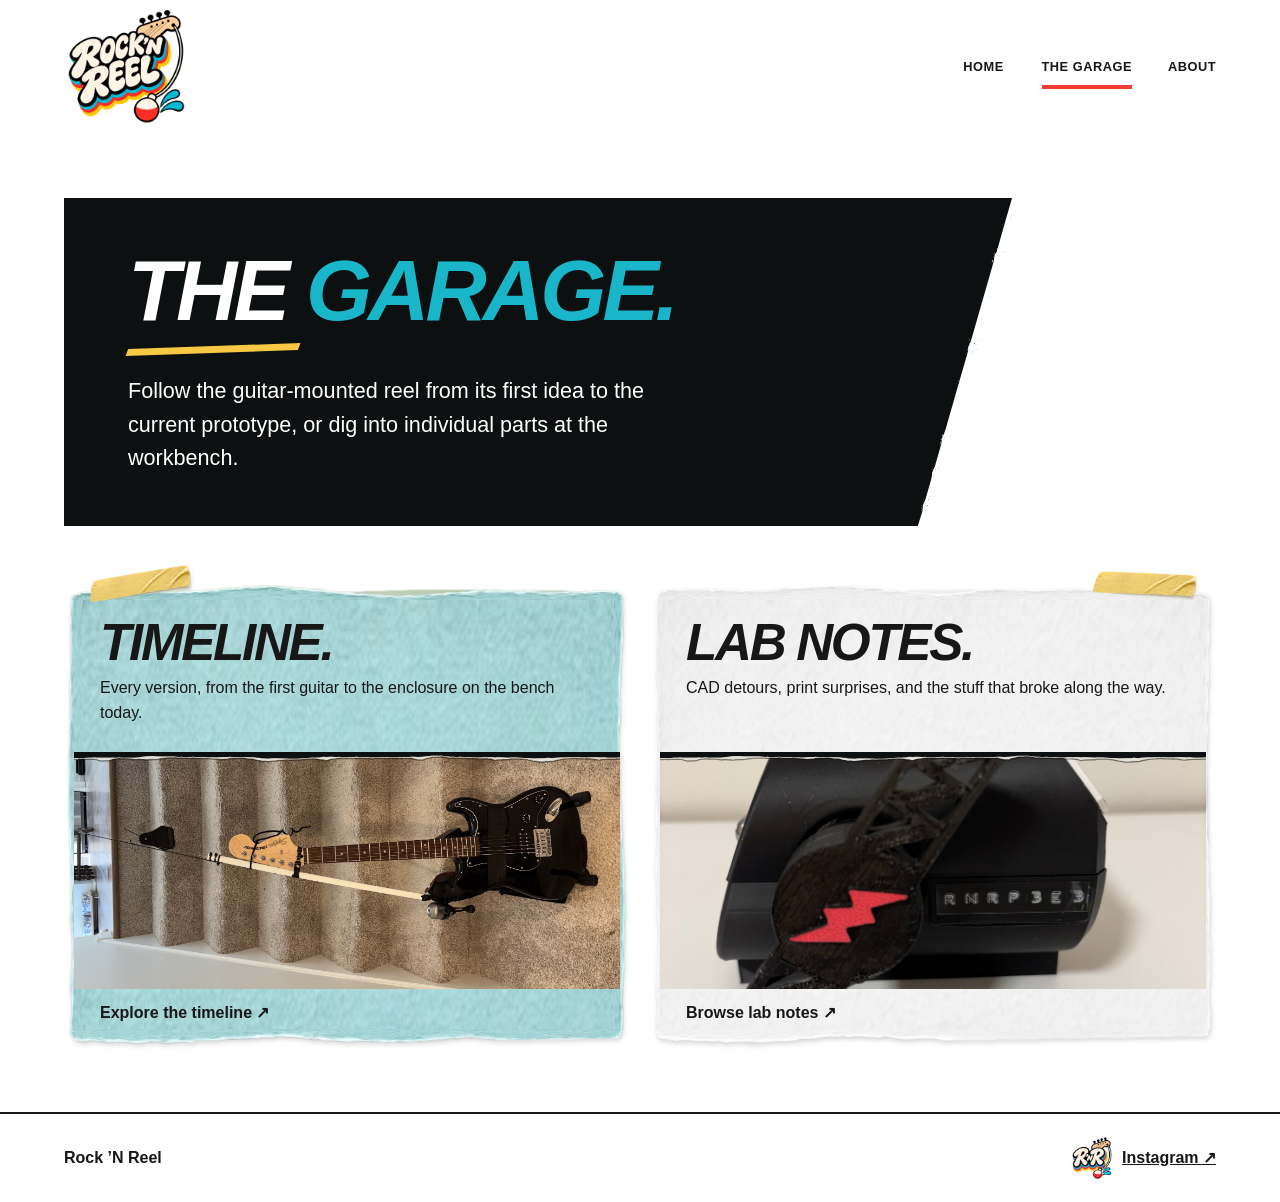
==== garage/index.html @ dc20c548 "Refresh Rock N Reel homepage and Garage" ====
<!doctype html>
<html lang="en">
<head>
  <meta charset="utf-8">
  <meta name="viewport" content="width=device-width, initial-scale=1">
  <meta name="theme-color" content="#171717">
  <title>The Garage | Rock ’N Reel</title>
  <link rel="icon" href="../favicon-32.png" type="image/png">
  <link rel="shortcut icon" href="../rock-n-reel-favicon.ico">
  <link rel="apple-touch-icon" href="../webclip-180.png">
  <link rel="stylesheet" href="../style.css">
  <link rel="stylesheet" href="garage.css">
  <script src="../integrations.js" defer></script>
</head>
<body class="garage-site">
  <a class="skip-link" href="#main">Skip to content</a>
  <header class="site-header">
    <div class="frame masthead">
      <a class="brand" href="../index.html"><img src="../assets/branding/rock-n-reel-logo-transparent.png" width="1328" height="1184" alt="Rock ’N Reel"></a>
      <nav aria-label="Main navigation">
      <a href="../index.html">Home</a>
      <a href="../garage/index.html" aria-current="page">The Garage</a>
      <a href="../about.html">About</a>
      </nav>
    </div>
  </header>
  <main id="main" class="interior">
    <div class="frame">
    <div class="page-intro garage-mast">
      <h1>The <em>Garage.</em></h1>
      <p>Follow the guitar-mounted reel from its first idea to the current prototype, or dig into individual parts at the workbench.</p>
    </div>
      <div class="garage-choices">
  <a class="garage-choice" href="timeline.html"><div><h2>Timeline.</h2><p>Every version, from the first guitar to the enclosure on the bench today.</p></div>
  <div class="choice-photo"><img src="../assets/photos/archive-v1/v1-full-guitar-horizontal.jpg" alt="Archive V1 guitar and rod on carpeted steps"></div><span>Explore the timeline &#8599;</span></a>
  <a class="garage-choice notes-choice" href="lab-notes.html"><div><h2>Lab Notes.</h2><p>CAD detours, print surprises, and the stuff that broke along the way.</p></div>
  <div class="choice-photo"><img src="../assets/photos/v3-e3/v3-e3-handle-and-version.jpg" alt="V3 E3 enclosure handle with a red lightning bolt"></div><span>Browse lab notes &#8599;</span></a>
</div>
    </div>
  </main>
  <footer class="site-footer"><div class="frame footer-inner">
    <span>Rock ’N Reel</span>
    <a href="https://www.instagram.com/rock_nreel/" rel="noopener noreferrer" class="instagram-link"><img src="../assets/branding/rock-n-reel-rr-favicon-512.png" width="60" height="60" alt=""><span>Instagram <span aria-hidden="true">&#8599;</span></span></a>
  </div></footer>
</body>
</html>
---- style.css ----
:root {
  --ink: #171717;
  --white: #fff;
  --blue: #19b6c9;
  --red: #ef3d32;
  --yellow: #f7c843;
  --cream: #fff4de;
  --line: #d6d6d6;
  --muted: #555;
  --heading: "Arial Black", "Segoe UI Black", Arial, sans-serif;
}
* { box-sizing: border-box; }
body {
  margin: 0;
  min-height: 100vh;
  display: flex;
  flex-direction: column;
  background: var(--white);
  color: var(--ink);
  font: 1rem/1.55 Arial, Helvetica, sans-serif;
}
main { flex: 1; }
h1, h2, p, figure { margin: 0; }
h1, h2 { font-family: var(--heading); font-weight: 900; line-height: 1; }
a { color: inherit; }
img { display: block; max-width: 100%; height: auto; }
button, input { font: inherit; }
:focus-visible { outline: 3px solid var(--ink); outline-offset: 4px; }
.frame { width: min(1200px, calc(100% - 2 * clamp(16px, 5vw, 64px))); margin-inline: auto; }
.site-header { border-bottom: 2px solid var(--ink); }
.masthead, .footer-inner {
  display: flex;
  align-items: center;
  justify-content: space-between;
  gap: 16px 32px;
  flex-wrap: wrap;
  padding-block: 17px;
}
.brand { width: min(244px, 75vw); }
nav { display: flex; gap: clamp(14px, 3vw, 36px); flex-wrap: wrap; }
nav a { text-decoration: none; font-weight: 800; padding-block: 7px; }
nav a:hover, nav a[aria-current] { box-shadow: inset 0 -4px var(--blue); }
.site-footer { border-top: 2px solid var(--ink); margin-top: auto; font-weight: 700; }
.footer-inner { padding-block: 22px; }
.hero {
  display: grid;
  grid-template-columns: 1.1fr 1fr;
  align-items: center;
  gap: clamp(24px, 4vw, 56px);
  padding-block: clamp(36px, 7vw, 92px) clamp(40px, 6vw, 72px);
}
.hero h1 {
  font-size: clamp(2.2rem, 5.5vw, 5rem);
  letter-spacing: -.075em;
  line-height: .98;
}
.hero h1 span { text-decoration: underline var(--red) .13em; text-underline-offset: .12em; }
.hero-copy p { margin-block: 26px 22px; max-width: 29ch; font-size: clamp(1.05rem, 2vw, 1.35rem); }
.button, .text-link { display: inline-flex; align-items: center; gap: 9px; font-weight: 800; }
.button {
  background: var(--blue);
  border: 2px solid var(--ink);
  box-shadow: 4px 4px var(--ink);
  padding: 10px 15px;
  text-decoration: none;
}
.button:hover { background: var(--yellow); }
.text-link, .back-link { text-decoration-thickness: 2px; text-underline-offset: .22em; }
.text-link:hover, .back-link:hover { text-decoration-color: var(--red); }
.photo-placeholder, .photo img { width: 100%; border: 2px solid var(--ink); }
.photo img { object-fit: contain; background: #f4f4f4; }
.reel-photo img, .photo-placeholder.reel { aspect-ratio: 4 / 3; }
.full-guitar img, .photo-placeholder.guitar { aspect-ratio: 3.65 / 1; }
.photo-placeholder {
  display: grid;
  place-content: center;
  justify-items: center;
  gap: 7px;
  padding: 16px;
  text-align: center;
  background: repeating-linear-gradient(-45deg, #f8f8f8 0 10px, #eee 10px 11px);
}
.photo-placeholder.reel { box-shadow: 8px 8px var(--blue); }
.photo-placeholder span, .article-meta {
  font: 700 .79rem/1.4 "Courier New", monospace;
  text-transform: uppercase;
  letter-spacing: .09em;
}
.photo-placeholder span { background: var(--white); border: 1px solid var(--ink); padding: 3px 8px; }
.photo-placeholder strong { font-size: clamp(.95rem, 2.3vw, 1.4rem); }
figcaption { color: var(--muted); margin-top: 12px; font-size: .88rem; }
.full-guitar h2 { margin-bottom: 14px; font-size: clamp(1.5rem, 3.2vw, 2.15rem); }
.cards { display: grid; grid-template-columns: repeat(2, minmax(0, 1fr)); gap: clamp(18px, 3vw, 36px); }
.home-cards { margin-block: clamp(34px, 6vw, 68px); }
.card {
  --accent: var(--blue);
  min-height: 230px;
  display: flex;
  align-items: flex-start;
  flex-direction: column;
  gap: 16px;
  padding: clamp(20px, 4vw, 44px);
  border: 2px solid var(--ink);
  border-top: 8px solid var(--accent);
  background: var(--white);
}
.card.yellow { --accent: var(--yellow); }
.card.red { --accent: var(--red); }
.card h2 { font-size: clamp(1.65rem, 3.7vw, 2.75rem); letter-spacing: -.045em; }
.card p { max-width: 36ch; }
.card .text-link { margin-top: auto; }
.signup {
  border-top: 2px solid var(--ink);
  padding-block: 28px 48px;
  display: grid;
  grid-template-columns: 1fr 1.2fr;
  gap: 18px 36px;
}
.signup h2 { font-size: 1.75rem; margin-bottom: 7px; }
#signup-status { margin-bottom: 8px; color: var(--muted); font-size: .88rem; }
.seva-fields { display: flex; flex-wrap: wrap; gap: 8px; align-items: stretch; }
.formkit-field { flex: 1 1 170px; }
.formkit-input, .formkit-submit { border: 1px solid var(--ink); padding: 8px 10px; min-height: 43px; }
.formkit-input { width: 100%; }
.formkit-submit { background: var(--blue); font-weight: 700; }
.formkit-submit:disabled { background: #eee; color: var(--muted); }
.formkit-alert:empty, .formkit-spinner { display: none; }
.formkit-powered-by-convertkit-container { margin-top: 8px; font-size: .82rem; }
.interior { padding-block: clamp(36px, 7vw, 90px); }
.page-intro { margin-bottom: clamp(26px, 5vw, 55px); }
.page-intro h1, .article h1 {
  font-size: clamp(2.5rem, 7vw, 5.3rem);
  letter-spacing: -.065em;
  overflow-wrap: break-word;
}
.page-intro p, .lede { font-size: clamp(1.05rem, 2vw, 1.35rem); max-width: 55ch; margin-top: 16px; }
.back-link { display: inline-block; margin-bottom: 16px; font-weight: 700; }
.graph {
  background-image: linear-gradient(#19b6c924 1px, transparent 1px), linear-gradient(90deg, #19b6c924 1px, transparent 1px);
  background-size: 24px 24px;
}
.timeline { list-style: none; padding: 0; margin: 0; max-width: 760px; }
.timeline li {
  display: grid;
  grid-template-columns: 76px 1fr;
  gap: 14px;
  background: var(--white);
  border: 1px solid var(--ink);
  border-left: 5px solid var(--blue);
  padding: clamp(12px, 3vw, 24px);
}
.timeline li + li { margin-top: 14px; }
.version {
  justify-self: start;
  align-self: start;
  background: var(--yellow);
  padding: 4px 7px;
  font: 800 1rem/1.35 "Courier New", monospace;
}
.timeline h2, .note-index h2 { font-size: clamp(1.2rem, 3vw, 1.9rem); line-height: 1.12; }
.timeline h2 a, .note-index h2 a { text-decoration: none; }
.timeline h2 a:hover, .note-index h2 a:hover { text-decoration: underline; }
.timeline p, .note-index p { margin-block: 6px; }
.notebook {
  background: repeating-linear-gradient(to bottom, var(--white) 0 29px, #e4eef0 29px 30px);
  border: 1px solid var(--line);
  border-left: 3px solid var(--red);
  padding: clamp(16px, 5vw, 50px);
}
.note-index { max-width: 760px; }
.article { max-width: 790px; }
.article-meta { color: var(--muted); margin-bottom: 9px; }
.article .lede { margin-bottom: 25px; }
.article section { margin-block: 22px; }
.article section p, .article > p + p:not(.lede) { margin-top: 10px; }
.article > .text-link { margin-top: 18px; }
.article h2 { font-size: clamp(1.25rem, 3vw, 1.8rem); line-height: 1.12; }
.draft { display: inline-block; background: var(--cream); color: var(--ink); padding: 4px 8px; }
.sr-only, .skip-link:not(:focus) { position: absolute; width: 1px; height: 1px; padding: 0; overflow: hidden; clip-path: inset(50%); white-space: nowrap; }
.skip-link:focus { position: absolute; z-index: 2; top: 8px; left: 8px; padding: 6px 10px; background: var(--yellow); }
@media (max-width: 760px) {
  .hero, .signup { grid-template-columns: 1fr; }
  .hero h1 { font-size: clamp(2.65rem, 10.4vw, 4.4rem); }
  .full-guitar img, .photo-placeholder.guitar { aspect-ratio: 2.6 / 1; }
}
@media (max-width: 540px) {
  .cards { grid-template-columns: 1fr; }
  .card { min-height: 185px; }
  .masthead { gap: 8px 20px; }
  .timeline li { grid-template-columns: 1fr; }
}

/* Homepage art direction follows the headline and photo proportions of concepts 02 and 04. */
.home .frame { width: min(1240px, calc(100% - 2 * clamp(18px, 4.5vw, 66px))); }
.home .site-header { border: 0; }
.home .masthead { border-bottom: 1px solid var(--ink); padding-block: 10px; }
.home .brand { width: clamp(112px, 10vw, 142px); flex: 0 0 auto; }
.home nav { gap: clamp(14px, 3vw, 38px); }
.home nav a { font-size: .83rem; text-transform: uppercase; letter-spacing: .055em; }
.home nav a:hover, .home nav a[aria-current] { box-shadow: inset 0 -4px var(--red); }
.home .hero {
  grid-template-columns: minmax(0, .88fr) minmax(0, 1.12fr);
  gap: clamp(28px, 4.4vw, 64px);
  padding-block: clamp(30px, 4vw, 60px) clamp(32px, 4vw, 56px);
}
.home .hero h1 {
  font-size: clamp(3rem, 7.65vw, 7.3rem);
  line-height: .82;
  letter-spacing: -.065em;
}
.home .hero h1 span { display: block; width: max-content; position: relative; text-decoration: none; }
.home .hero h1 .cast { color: var(--blue); }
.home .hero h1 .repeat { color: var(--red); }
.repeat::after {
  content: "";
  position: absolute;
  left: -.025em;
  right: -.07em;
  bottom: -.18em;
  height: .09em;
  border-radius: 53% 47% 40% 35%;
  background: var(--yellow);
  transform: rotate(-1.6deg);
}
.home .hero h1 .sparks {
  position: absolute;
  top: -.05em;
  left: calc(100% + .15em);
  width: .62em;
  height: .95em;
}
.sparks i {
  position: absolute;
  left: 0;
  width: .4em;
  height: .08em;
  border-radius: 1em;
  background: var(--yellow);
}
.sparks i:nth-child(1) { top: .17em; transform: rotate(-35deg); }
.sparks i:nth-child(2) { top: .43em; left: .08em; transform: rotate(-9deg); }
.sparks i:nth-child(3) { top: .68em; transform: rotate(23deg); }
.home .hero-copy p { margin-block: 29px 16px; max-width: 35ch; }
.home .button { border-radius: 6px; box-shadow: 3px 3px var(--ink); }
.home .reel-stage {
  position: relative;
  isolation: isolate;
  display: grid;
  place-items: center;
  aspect-ratio: 1.19;
  overflow: hidden;
  border-radius: 14px;
  background: radial-gradient(ellipse at 60% 74%, #414141, var(--ink) 72%);
}
.home .reel-stage::before {
  content: "";
  position: absolute;
  z-index: -1;
  width: 106%;
  aspect-ratio: 1;
  left: 1%;
  top: 13%;
  border-radius: 50%;
  background: linear-gradient(135deg, #ffe28a, var(--yellow) 54%, #e9ac26);
}
.home .reel-stage img {
  width: 83%;
  height: 75%;
  min-height: 0;
  border: 0;
  border-radius: 9px;
  object-fit: cover;
  object-position: center 73%;
  box-shadow: 0 13px 34px #17171766;
}
.home figcaption { font-size: .8rem; }
.home .full-guitar { width: min(1440px, calc(100% - 36px)); }
.home .full-guitar figcaption { text-align: right; margin-top: 8px; }
.home .full-guitar img {
  aspect-ratio: 3.5 / 1;
  border: 0;
  border-radius: 14px;
  object-fit: cover;
  object-position: center 49%;
}
.home .home-cards { gap: clamp(16px, 2.2vw, 30px); margin-block: clamp(30px, 4vw, 58px); }
.home .card {
  display: grid;
  grid-template-columns: minmax(0, 1.15fr) minmax(0, 1fr);
  gap: 0;
  padding: 0;
  background: var(--cream);
  border: 1.5px solid var(--ink);
  border-radius: 14px;
  align-items: stretch;
  overflow: hidden;
}
.home .card-copy {
  display: flex;
  flex-direction: column;
  align-items: flex-start;
  gap: 12px;
  padding: clamp(18px, 2.6vw, 34px);
}
.home .card h2 { font-size: clamp(1.55rem, 3vw, 2.65rem); }
.home .card .text-link { margin-top: auto; }
.home .card .text-link:focus-visible { outline-offset: 2px; }
.card-icon {
  display: grid;
  place-items: center;
  width: 44px;
  height: 44px;
  border-radius: 8px;
  background: var(--accent);
  color: var(--ink);
}
.card-icon svg { width: 24px; height: 24px; fill: none; stroke: currentColor; stroke-width: 1.8; }
.card-media {
  position: relative;
  min-width: 0;
  min-height: 190px;
  border-inline-start: 1px solid #17171733;
}
.card-media img {
  position: absolute;
  inset: 0;
  width: 100%;
  height: 100%;
  object-fit: cover;
}
.garage-photo img { object-position: center 65%; }
.archive-photo img { object-position: 63% center; }
.build-photos {
  display: grid;
  grid-template-columns: repeat(auto-fit, minmax(min(100%, 150px), 1fr));
  gap: 16px;
  margin-top: 16px;
}
.build-photo img, .build-photos img { width: 100%; border-radius: 8px; }
@media (max-width: 760px) {
  .home .hero { grid-template-columns: 1fr; }
  .home .hero h1 { font-size: clamp(3rem, 13vw, 6rem); }
  .home .home-cards { grid-template-columns: 1fr; }
  .home .brand { width: clamp(85px, 26vw, 112px); }
  .home nav { gap: clamp(9px, 3vw, 20px); }
  .home nav a { font-size: clamp(.68rem, 2.8vw, .83rem); }
  .home .reel-stage { aspect-ratio: 1.35; }
  .home .reel-stage img { width: 84%; height: 85%; }
  .home .full-guitar img { aspect-ratio: 2.6 / 1; }
}
@media (max-width: 540px) {
  .home .card { grid-template-columns: 1fr; grid-template-areas: "media" "copy"; }
  .home .card-copy { grid-area: copy; }
  .home .card-media {
    grid-area: media;
    aspect-ratio: 2.1;
    min-height: 0;
    border-inline-start: 0;
    border-bottom: 1px solid #17171733;
  }
  .archive-photo img { object-position: center 74%; }
}
.garage-site .masthead { border-bottom: 1px solid var(--ink); padding-block: 10px; }
.garage-site .site-header { border: 0; }
.garage-site .brand { width: clamp(85px, 10vw, 142px); }
.garage-site nav a { text-transform: uppercase; font-size: .8rem; letter-spacing: .04em; }
.garage-site nav a[aria-current] { box-shadow: inset 0 -4px var(--red); }
.garage-site .page-intro h1 { text-transform: uppercase; }
.garage-site .page-intro em { color: #087d8c; font-style: normal; }
.garage-choices { display: grid; grid-template-columns: repeat(2,minmax(0,1fr)); gap: 20px; }
.garage-choice { background: var(--cream); border: 1px solid; border-radius: 14px; overflow: hidden; text-decoration: none; display: grid; grid-template-rows: 1fr auto auto; }
.garage-choice div { padding: 22px; border-top: 6px solid var(--blue); }
.notes-choice div { border-color: var(--red); }
.garage-choice h2 { text-transform: uppercase; font-size: clamp(1.8rem,4vw,3.2rem); margin-bottom: 8px; }
.garage-choice img { width: 100%; aspect-ratio: 2.3; object-fit: cover; object-position: center 60%; }
.garage-choice span { padding: 12px 22px; font-weight: 800; }
.garage-choice:hover span { text-decoration: underline; }
.garage-site .timeline { border-left: 2px solid var(--blue); padding-left: 22px; max-width: 940px; }
.garage-site .timeline li { position: relative; grid-template-columns: minmax(130px,1fr) 2fr; border-left: 1px solid; padding: 0; border-radius: 10px; }
.timeline li::before { content: ""; position: absolute; left: -29px; top: 24px; width: 10px; height: 10px; background: var(--red); border: 2px solid white; border-radius: 50%; }
.timeline li > img,.garage-missing { width: 100%; height: 100%; min-height: 135px; max-height: 210px; border-radius: 9px 0 0 9px; object-fit: cover; object-position: center 62%; }
.garage-missing { display: grid; place-content: center; background: #eef5f6; color: #444; font-size: .8rem; }
.timeline-copy { padding: 14px 20px 18px 0; }
.timeline-meta { font-size: .78rem; color: #444; }
.garage-site .note-index { max-width: 920px; }
.garage-site .note-index article { padding: 18px 20px; background: #fff4dee0; border-radius: 8px; border: 1px solid #17171735; }
.garage-site .note-index article + article { margin-top: 15px; }
@media(max-width: 570px) {
 .garage-site nav { gap: 12px; }
 .garage-choices { grid-template-columns: 1fr; }
 .garage-site .timeline li { grid-template-columns: 1fr; gap: 0; }
 .timeline li > img,.garage-missing { height: 150px; border-radius: 9px 9px 0 0; }
 .timeline-copy { padding: 12px; }
}

/* Garage paper stock and display lettering from Version D. */
.garage-site .masthead { border-bottom: 0; }
.garage-site h1, .garage-site h2 { font-weight: 900; font-style: italic; letter-spacing: -.045em; }
.garage-site .page-intro em { font-style: inherit; }
.garage-site h1::after {
  content: ""; display: block; width: 2em; height: .085em;
  margin: .14em 0 .25em; background: var(--yellow); transform: skewX(-22deg) rotate(-2deg);
}
.garage-site .garage-choice, .garage-site .note-index article, .garage-site .timeline li {
  position: relative; background: transparent; border: 0; border-radius: 0;
  border-image: url("assets/version-d-kit/paper-white.png") 28 fill / 19px stretch;
  filter: drop-shadow(1px 3px 2px #17171725);
}
.garage-site .garage-choice { overflow: visible; padding: 10px; }
.garage-site .garage-choice:first-child {
  border-image-source: url("assets/version-d-kit/paper-blue.webp");
}
.garage-site .garage-choice div { border: 0; }
.garage-site .garage-choice::before, .garage-site .build-photo::before {
  content: ""; position: absolute; top: -10px; left: 22px; width: 105px; aspect-ratio: 403 / 96;
  background: url("assets/version-d-kit/masking-tape-long-creased.webp") center / contain no-repeat;
  transform: rotate(-7deg); pointer-events: none;
}
.garage-site .notes-choice::before { left: auto; right: 20px; transform: rotate(5deg); }
.garage-site .build-photo { position: relative; overflow: visible; }
.garage-site .timeline img, .garage-site .garage-missing, .garage-site .build-photo img { border-radius: 0; }
.garage-site .timeline li { padding: 8px; }
.garage-site .article-meta { font-weight: 800; }

.about-site .article {
  position: relative;
  padding: clamp(24px, 5vw, 64px);
  border-image: url("assets/version-d-kit/paper-white.png") 28 fill / 20px stretch;
  filter: drop-shadow(1px 3px 2px #17171725);
}
.about-site .article::before {
  content: ""; position: absolute; top: -10px; left: 24px;
  width: 110px; aspect-ratio: 403 / 96; transform: rotate(-6deg);
  background: url("assets/version-d-kit/masking-tape-long-creased.webp") center / contain no-repeat;
  pointer-events: none;
}
.about-site .article h1 { text-transform: uppercase; }

.instagram-link { display: inline-flex; align-items: center; gap: 8px; }
.instagram-link img { width: 44px; height: 44px; }
---- garage/garage.css ----
.garage-site {
  --garage-ink: #0d1011;
  --paper-upper: url("../assets/version-d-kit/archive-paper-top.svg");
  --paper-lower: url("../assets/version-d-kit/archive-paper-bottom.svg");
}

.garage-site .interior { padding-block: clamp(30px, 5vw, 72px); }
.garage-site .masthead nav { flex-wrap: nowrap; }
.garage-site .masthead nav a {
  display: inline-flex;
  align-items: center;
  justify-content: center;
  min-height: 44px;
  min-width: 44px;
  white-space: nowrap;
}
.garage-site .back-link,
.garage-site main .text-link { display: inline-flex; align-items: center; min-height: 44px; }
.garage-site a:focus-visible { outline: 2px solid #087d8c; outline-offset: 4px; }

.garage-site .garage-mast {
  position: relative;
  isolation: isolate;
  padding: clamp(32px, 4vw, 56px) clamp(22px, 5vw, 68px);
  color: #fff;
  background: linear-gradient(to right, var(--garage-ink) 0 55%, transparent 55%);
}
.garage-mast::before {
  content: "";
  position: absolute;
  z-index: -1;
  inset: 0 0 0 55%;
  background: url("../assets/version-d-kit/hero-ink-edge.svg") center / 100% 100% no-repeat;
}
.garage-site .garage-mast em { color: var(--blue); }
.garage-site .garage-mast p { max-width: 45ch; }
.garage-site .garage-choice > div:first-child { padding: clamp(16px, 2.5vw, 26px); }
.garage-site .garage-choice > span { padding: 12px clamp(16px, 2.5vw, 26px); }
.garage-site .garage-choice .choice-photo,
.garage-site .entry-photo { position: relative; background: var(--garage-ink); padding: 0; }
.choice-photo::before,
.entry-photo::before,
.entry-photo::after {
  content: "";
  position: absolute;
  inset: 0 0 auto;
  height: 17px;
  background: var(--paper-upper) center / 100% 100% no-repeat;
  pointer-events: none;
}
.entry-photo::after { inset: auto 0 -1px; height: 19px; background-image: var(--paper-lower); }
.choice-photo::before { height: 13px; }
.garage-site .build-photo { margin-block: 30px; }
.garage-site .build-photo::before { z-index: 1; }
.garage-site .build-photo figcaption,
.garage-site .build-photos figcaption { font-size: .875rem; color: #4b4b4b; margin-top: 8px; }
.garage-site .build-photos img { border-radius: 0; }
.garage-site .build-photos figure { padding-bottom: 8px; border-bottom: 2px solid #d9e6e7; }

.garage-site .graph {
  background-size: 28px 28px;
  background-image: linear-gradient(#19b6c91a 1px, transparent 1px),
                    linear-gradient(90deg, #19b6c91a 1px, transparent 1px);
}
.garage-site .timeline { border-left-color: #087d8c; }
.garage-site .timeline-meta { font-size: .875rem; }
.garage-site .timeline li > img { height: 100%; max-height: none; }
.garage-site .garage-missing {
  background: repeating-linear-gradient(#f1f6f6 0 23px, #e0ebec 23px 24px);
  padding-inline: 8px;
  text-align: center;
}
.garage-site .entry-header { margin-bottom: 28px; }
.garage-site .entry-header .back-link { margin-bottom: 12px; }
.garage-site .entry-header .article-meta { color: #414141; }
.garage-site .article h1 { font-size: clamp(2.1rem, 5.7vw, 4.65rem); overflow-wrap: break-word; }
.garage-site .article section p { max-width: 66ch; line-height: 1.7; }
.garage-site .notebook {
  background-image: repeating-linear-gradient(#fff 0 29px, #e7eff0 29px 30px);
  border-color: #dae3e5;
  border-left-color: var(--red);
  box-shadow: 2px 4px 8px #17171712;
}
.garage-site .note-index article { padding: 18px clamp(16px, 3vw, 24px); }

@media (max-width: 760px) {
  .garage-site .garage-mast { background: var(--garage-ink); }
  .garage-mast::before {
    inset: 100% 0 auto;
    height: 10px;
    background-image: url("../assets/version-d-kit/hero-ink-mobile.svg");
  }
  .garage-site .garage-mast { margin-bottom: 42px; }
}
@media (max-width: 570px) {
  .garage-site .masthead { gap: 8px; }
  .garage-site .masthead nav { gap: 7px; }
  .garage-site .masthead nav a { font-size: .74rem; }
  .garage-site .timeline li > img { height: 150px; }
  .garage-site .timeline .garage-missing { height: auto; min-height: 72px; }
  .garage-site .entry-photo::after { height: 14px; }
}
@media (max-width: 360px) {
  .garage-site .brand { width: 72px; }
  .garage-site .masthead nav { gap: 4px; }
  .garage-site .masthead nav a { font-size: .69rem; }
}
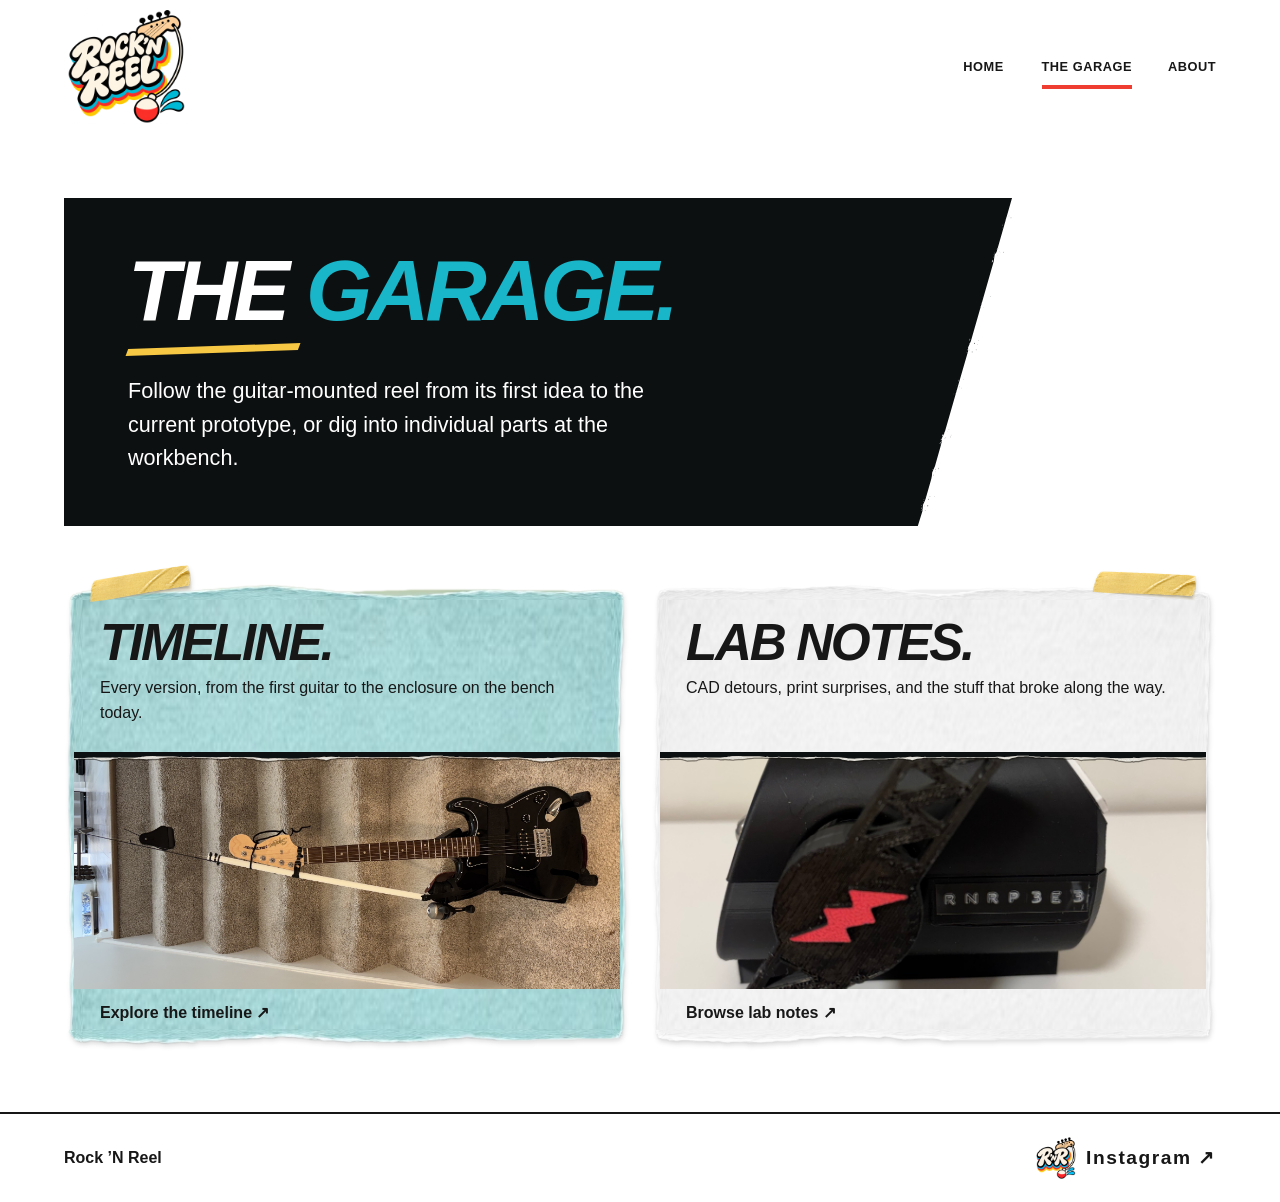
==== commit 23ecb3cd: "Add branded favicons and rename site artwork folder" ====
--- a/garage/index.html
+++ b/garage/index.html
@@ -5,9 +5,12 @@
   <meta name="viewport" content="width=device-width, initial-scale=1">
   <meta name="theme-color" content="#171717">
   <title>The Garage | Rock ’N Reel</title>
-  <link rel="icon" href="../favicon-32.png" type="image/png">
-  <link rel="shortcut icon" href="../rock-n-reel-favicon.ico">
-  <link rel="apple-touch-icon" href="../webclip-180.png">
+  <link rel="icon" href="../favicon.ico" sizes="16x16 32x32 48x48">
+  <link rel="icon" type="image/png" sizes="16x16" href="../favicon-16.png">
+  <link rel="icon" type="image/png" sizes="32x32" href="../favicon-32.png">
+  <link rel="icon" type="image/png" sizes="48x48" href="../favicon-48.png">
+  <link rel="apple-touch-icon" sizes="180x180" href="../webclip-180.png">
+  <link rel="manifest" href="../site.webmanifest">
   <link rel="stylesheet" href="../style.css">
   <link rel="stylesheet" href="garage.css">
   <script src="../integrations.js" defer></script>
--- a/style.css
+++ b/style.css
@@ -263,10 +263,118 @@
   border-radius: 50%;
   background: linear-gradient(135deg, #ffe28a, var(--yellow) 54%, #e9ac26);
 }
-.home .reel-stage img {
-  width: 83%;
-  height: 75%;
-  min-height: 0;
+
+.signup-form .formkit-submit[data-active] > span {
+  opacity: 0;
+}
+
+@keyframes signup-pulse {
+  from { opacity: 0.35; transform: scale(0.75); }
+  to { opacity: 1; transform: scale(1); }
+}
+
+.signup-form .formkit-submit:hover,
+.signup-form .formkit-submit:focus-visible {
+  border-color: var(--pure-white);
+  background: var(--pure-white);
+  color: var(--jet-black);
+  outline: none;
+}
+
+.signup-form .formkit-alert {
+  margin: 0 0 10px;
+  padding: 10px 12px;
+  border: 1px solid var(--rock-red);
+  color: var(--pure-white);
+  font-size: 0.86rem;
+  line-height: 1.35;
+  list-style: none;
+}
+
+.signup-form .formkit-alert:empty {
+  display: none;
+}
+
+.signup-form .formkit-alert-success {
+  border-color: var(--pure-white);
+}
+
+.signup-form .seva-custom-content {
+  padding: 12px;
+  color: var(--muted-white);
+  font-size: 0.86rem;
+  line-height: 1.45;
+  text-align: center;
+  white-space: pre-line;
+}
+
+.signup-form .formkit-powered-by-convertkit-container {
+  margin-top: 8px;
+}
+
+.signup-form .formkit-powered-by-convertkit {
+  color: rgba(255, 255, 255, 0.48);
+  font-size: 0.68rem;
+  text-decoration: none;
+}
+
+.signup-form .formkit-powered-by-convertkit:hover,
+.signup-form .formkit-powered-by-convertkit:focus-visible {
+  color: var(--pure-white);
+}
+
+.social-footer {
+  position: relative;
+  z-index: 1;
+  display: flex;
+  min-height: 80px;
+  align-items: center;
+  justify-content: center;
+  padding: 12px 24px 28px;
+}
+
+.instagram-link {
+  display: inline-flex;
+  align-items: center;
+  gap: 12px;
+  color: var(--pure-white);
+  font-size: clamp(1rem, 1.5vw, 1.2rem);
+  font-weight: 700;
+  letter-spacing: 0.08em;
+  text-decoration: none;
+  transition: color 160ms ease, transform 160ms ease;
+}
+
+.instagram-icon {
+  width: 34px;
+  height: 34px;
+  overflow: visible;
+  color: var(--rock-red);
+  fill: none;
+  stroke: currentColor;
+  stroke-width: 2;
+}
+
+.instagram-icon-dot {
+  fill: currentColor;
+  stroke: none;
+}
+
+.instagram-link:hover,
+.instagram-link:focus-visible {
+  color: var(--rock-red);
+  transform: translateY(-2px);
+}
+
+.visually-hidden {
+  position: absolute;
+  width: 1px;
+  height: 1px;
+  padding: 0;
+  margin: -1px;
+  overflow: hidden;
+  clip: rect(0, 0, 0, 0);
+  white-space: nowrap;
   border: 0;
   border-radius: 9px;
   object-fit: cover;
@@ -393,7 +501,7 @@
  .timeline-copy { padding: 12px; }
 }
 
-/* Garage paper stock and display lettering from Version D. */
+/* Garage paper stock and display lettering. */
 .garage-site .masthead { border-bottom: 0; }
 .garage-site h1, .garage-site h2 { font-weight: 900; font-style: italic; letter-spacing: -.045em; }
 .garage-site .page-intro em { font-style: inherit; }
@@ -403,17 +511,17 @@
 }
 .garage-site .garage-choice, .garage-site .note-index article, .garage-site .timeline li {
   position: relative; background: transparent; border: 0; border-radius: 0;
-  border-image: url("assets/version-d-kit/paper-white.png") 28 fill / 19px stretch;
+  border-image: url("assets/site-art/paper-white.png") 28 fill / 19px stretch;
   filter: drop-shadow(1px 3px 2px #17171725);
 }
 .garage-site .garage-choice { overflow: visible; padding: 10px; }
 .garage-site .garage-choice:first-child {
-  border-image-source: url("assets/version-d-kit/paper-blue.webp");
+  border-image-source: url("assets/site-art/paper-blue.webp");
 }
 .garage-site .garage-choice div { border: 0; }
 .garage-site .garage-choice::before, .garage-site .build-photo::before {
   content: ""; position: absolute; top: -10px; left: 22px; width: 105px; aspect-ratio: 403 / 96;
-  background: url("assets/version-d-kit/masking-tape-long-creased.webp") center / contain no-repeat;
+  background: url("assets/site-art/masking-tape-long-creased.webp") center / contain no-repeat;
   transform: rotate(-7deg); pointer-events: none;
 }
 .garage-site .notes-choice::before { left: auto; right: 20px; transform: rotate(5deg); }
@@ -425,13 +533,13 @@
 .about-site .article {
   position: relative;
   padding: clamp(24px, 5vw, 64px);
-  border-image: url("assets/version-d-kit/paper-white.png") 28 fill / 20px stretch;
+  border-image: url("assets/site-art/paper-white.png") 28 fill / 20px stretch;
   filter: drop-shadow(1px 3px 2px #17171725);
 }
 .about-site .article::before {
   content: ""; position: absolute; top: -10px; left: 24px;
   width: 110px; aspect-ratio: 403 / 96; transform: rotate(-6deg);
-  background: url("assets/version-d-kit/masking-tape-long-creased.webp") center / contain no-repeat;
+  background: url("assets/site-art/masking-tape-long-creased.webp") center / contain no-repeat;
   pointer-events: none;
 }
 .about-site .article h1 { text-transform: uppercase; }
--- a/garage/garage.css
+++ b/garage/garage.css
@@ -1,7 +1,7 @@
 .garage-site {
   --garage-ink: #0d1011;
-  --paper-upper: url("../assets/version-d-kit/archive-paper-top.svg");
-  --paper-lower: url("../assets/version-d-kit/archive-paper-bottom.svg");
+  --paper-upper: url("../assets/site-art/archive-paper-top.svg");
+  --paper-lower: url("../assets/site-art/archive-paper-bottom.svg");
 }
 
 .garage-site .interior { padding-block: clamp(30px, 5vw, 72px); }
@@ -30,7 +30,7 @@
   position: absolute;
   z-index: -1;
   inset: 0 0 0 55%;
-  background: url("../assets/version-d-kit/hero-ink-edge.svg") center / 100% 100% no-repeat;
+  background: url("../assets/site-art/hero-ink-edge.svg") center / 100% 100% no-repeat;
 }
 .garage-site .garage-mast em { color: var(--blue); }
 .garage-site .garage-mast p { max-width: 45ch; }
@@ -88,7 +88,7 @@
   .garage-mast::before {
     inset: 100% 0 auto;
     height: 10px;
-    background-image: url("../assets/version-d-kit/hero-ink-mobile.svg");
+    background-image: url("../assets/site-art/hero-ink-mobile.svg");
   }
   .garage-site .garage-mast { margin-bottom: 42px; }
 }
